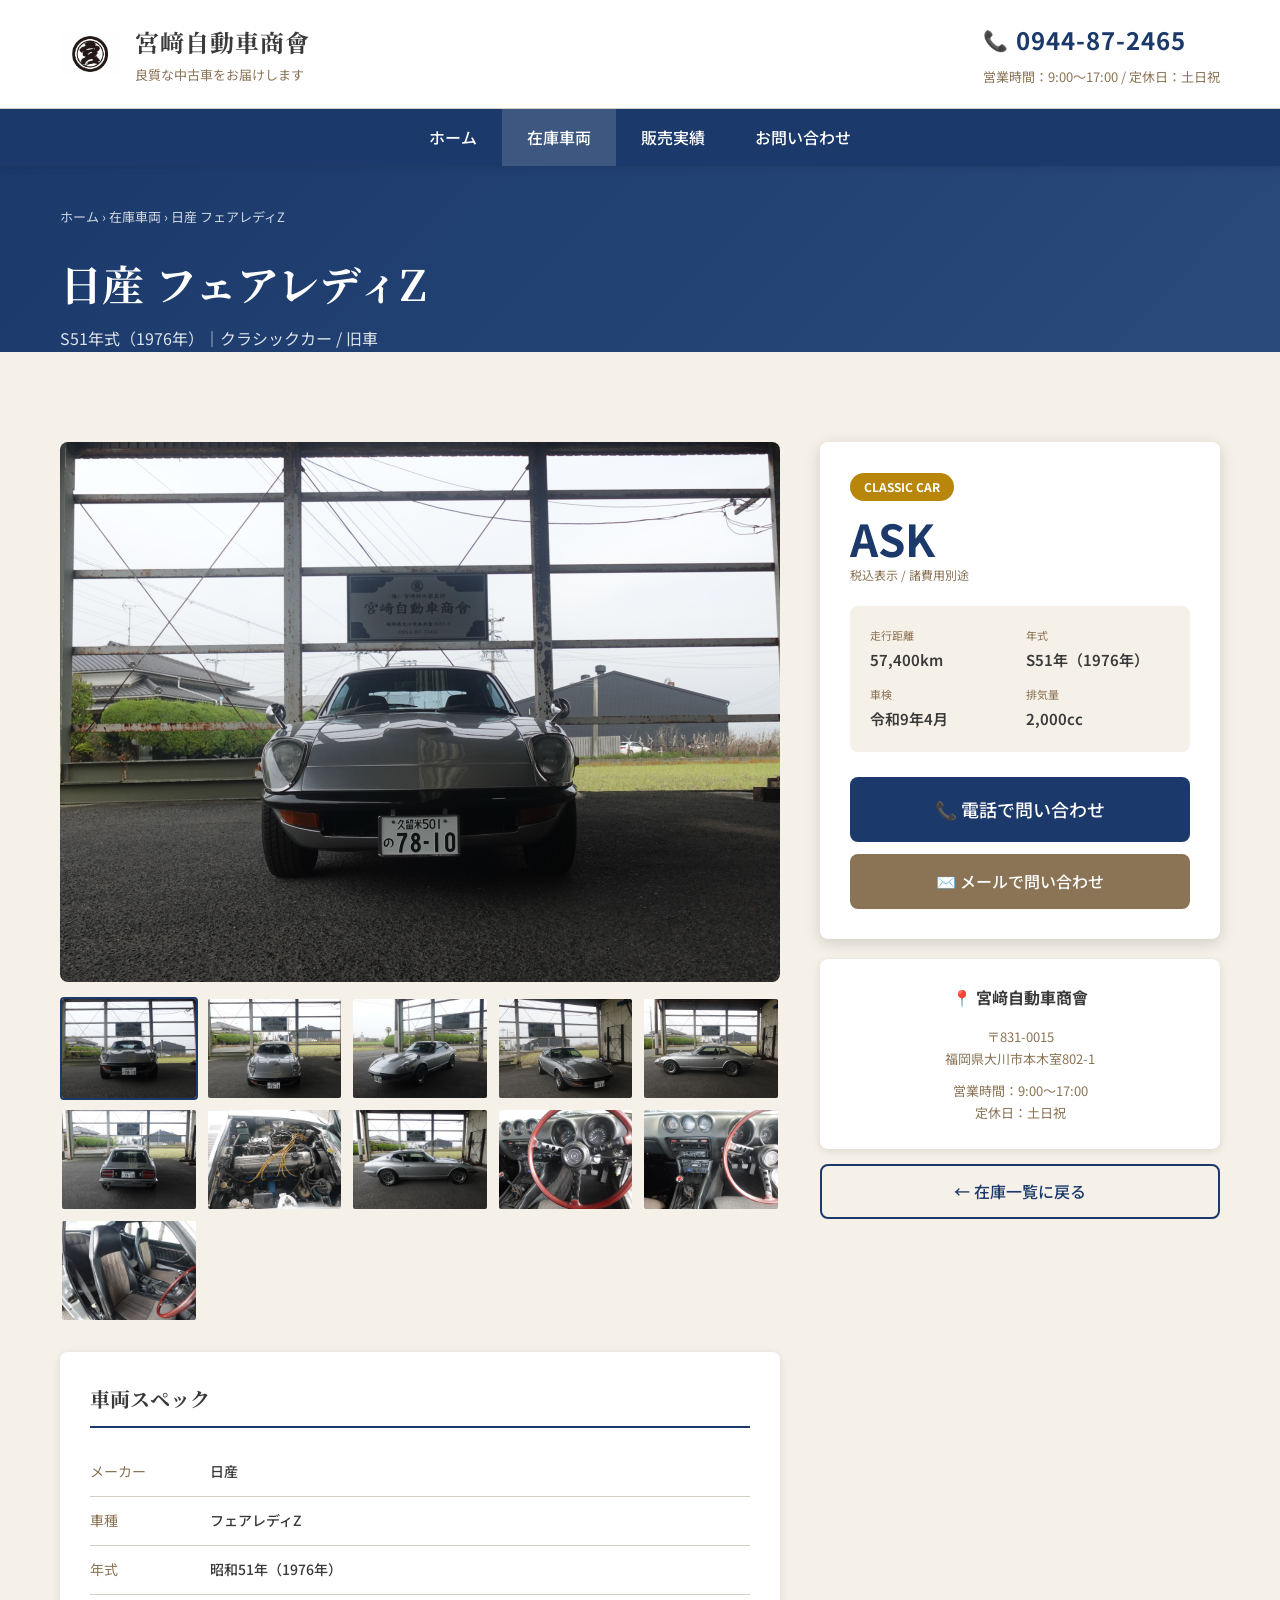
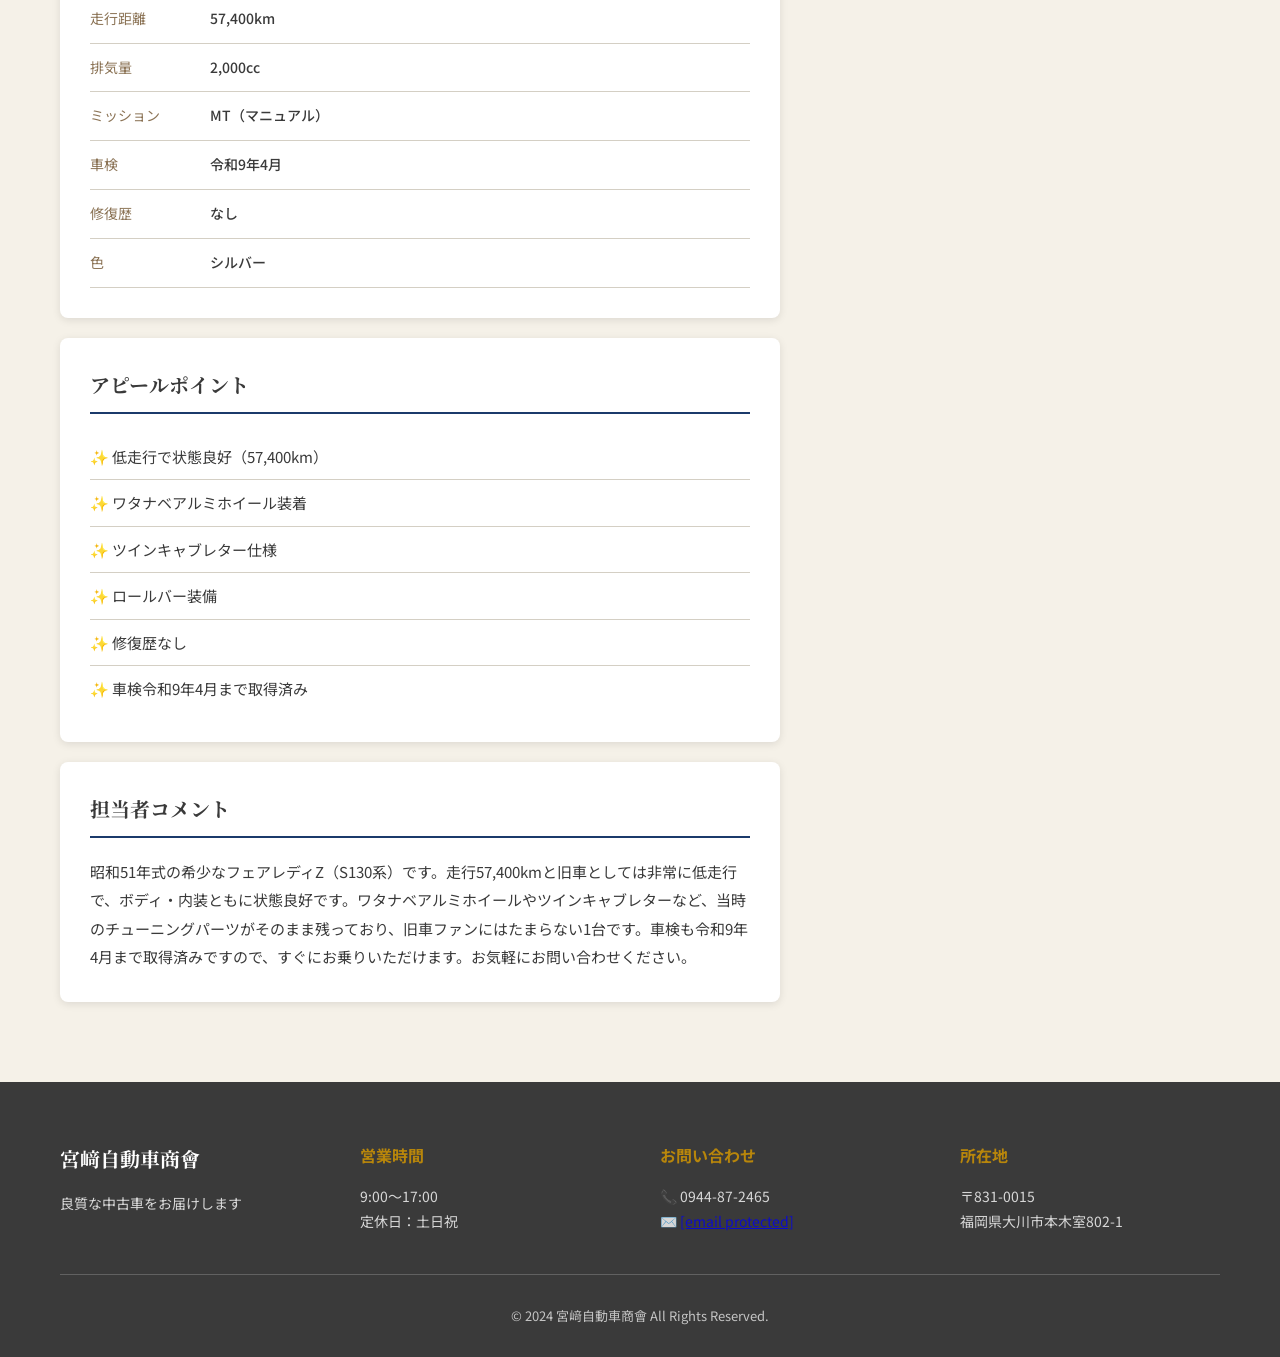
==== car-detail-1.html @ 0ac11c08 "Initial commit" ====
<!DOCTYPE html>
<html lang="ja">
<head>
    <meta charset="UTF-8">
    <meta name="viewport" content="width=device-width, initial-scale=1.0">
    <title>日産 フェアレディZ - 宮﨑自動車商會</title>
    <meta name="description" content="昭和51年式 日産フェアレディZ。低走行57,400km、ワタナベホイール、ツインキャブ、修復歴なし。ASK">
    <link href="https://fonts.googleapis.com/css2?family=Noto+Sans+JP:wght@400;500;700&family=Noto+Serif+JP:wght@400;600&display=swap" rel="stylesheet">
    <link rel="stylesheet" href="style.css">
    <style>
        .detail-hero {
            background: linear-gradient(135deg, var(--color-accent) 0%, #2a4a7c 100%);
            padding: 40px 0 0;
            color: var(--color-white);
        }
        .breadcrumb {
            font-size: 13px;
            opacity: 0.8;
            margin-bottom: 20px;
        }
        .breadcrumb a { color: var(--color-white); text-decoration: none; }
        .breadcrumb a:hover { text-decoration: underline; }
        .detail-hero-title {
            font-size: 42px;
            font-family: var(--font-serif);
            font-weight: 700;
            margin-bottom: 5px;
        }
        .detail-hero-sub {
            font-size: 16px;
            opacity: 0.85;
            margin-bottom: 30px;
        }
        .detail-main {
            background: var(--color-base);
            padding: 60px 0;
        }
        .detail-grid {
            display: grid;
            grid-template-columns: 1fr 400px;
            gap: 40px;
            align-items: start;
        }
        /* Gallery */
        .gallery-main {
            background: #000;
            border-radius: var(--border-radius);
            overflow: hidden;
            margin-bottom: 15px;
            aspect-ratio: 4/3;
        }
        .gallery-main img {
            width: 100%;
            height: 100%;
            object-fit: cover;
            display: block;
        }
        .gallery-thumbs {
            display: grid;
            grid-template-columns: repeat(5, 1fr);
            gap: 8px;
        }
        .gallery-thumb {
            aspect-ratio: 4/3;
            border-radius: 4px;
            overflow: hidden;
            cursor: pointer;
            border: 2px solid transparent;
            transition: border-color 0.2s;
        }
        .gallery-thumb.active { border-color: var(--color-accent); }
        .gallery-thumb img {
            width: 100%;
            height: 100%;
            object-fit: cover;
            display: block;
        }
        /* Sticky sidebar */
        .detail-sidebar {
            position: sticky;
            top: 80px;
        }
        .price-card {
            background: var(--color-white);
            border-radius: var(--border-radius);
            padding: 30px;
            box-shadow: var(--shadow-md);
            margin-bottom: 20px;
        }
        .price-badge {
            display: inline-block;
            background: var(--color-gold);
            color: var(--color-white);
            font-size: 12px;
            font-weight: 700;
            padding: 4px 14px;
            border-radius: 20px;
            margin-bottom: 15px;
        }
        .price-main {
            font-size: 44px;
            font-weight: 700;
            color: var(--color-accent);
            margin-bottom: 5px;
            line-height: 1;
        }
        .price-note {
            font-size: 12px;
            color: var(--color-sub);
            margin-bottom: 20px;
        }
        .quick-specs {
            display: grid;
            grid-template-columns: 1fr 1fr;
            gap: 12px;
            margin-bottom: 25px;
            padding: 20px;
            background: var(--color-base);
            border-radius: var(--border-radius);
        }
        .qs-item { display: flex; flex-direction: column; }
        .qs-label { font-size: 11px; color: var(--color-sub); margin-bottom: 3px; }
        .qs-value { font-size: 15px; font-weight: 600; color: var(--color-text); }
        .contact-card {
            background: var(--color-white);
            border-radius: var(--border-radius);
            padding: 25px;
            box-shadow: var(--shadow-sm);
            text-align: center;
        }
        .contact-card h4 { font-size: 16px; margin-bottom: 15px; color: var(--color-text); }
        .contact-card .btn { display: block; margin-bottom: 10px; }
        /* Detail sections */
        .detail-section {
            background: var(--color-white);
            border-radius: var(--border-radius);
            padding: 30px;
            margin-bottom: 20px;
            box-shadow: var(--shadow-sm);
        }
        .detail-section h3 {
            font-size: 20px;
            font-weight: 700;
            color: var(--color-text);
            margin-bottom: 20px;
            padding-bottom: 10px;
            border-bottom: 2px solid var(--color-accent);
            font-family: var(--font-serif);
        }
        .spec-table { width: 100%; border-collapse: collapse; }
        .spec-table tr { border-bottom: 1px solid var(--color-border); }
        .spec-table td { padding: 12px 0; font-size: 14px; }
        .spec-table td:first-child { color: var(--color-sub); width: 120px; }
        .spec-table td:last-child { font-weight: 500; color: var(--color-text); }
        .highlight-list { list-style: none; }
        .highlight-list li {
            padding: 10px 0;
            border-bottom: 1px solid var(--color-border);
            font-size: 15px;
            display: flex;
            align-items: center;
            gap: 10px;
        }
        .highlight-list li:last-child { border-bottom: none; }
        @media (max-width: 768px) {
            .detail-grid { grid-template-columns: 1fr; }
            .detail-sidebar { position: static; }
            .detail-hero-title { font-size: 28px; }
            .gallery-thumbs { grid-template-columns: repeat(4, 1fr); }
        }
    </style>
</head>
<body>
    <header class="header">
        <div class="header-top">
            <div class="container">
                <div class="header-content">
                    <div class="logo-section">
                        <img src="images/logo.jpg" alt="宮﨑自動車商會ロゴ" class="logo-image" style="width:60px;height:60px;object-fit:contain;">
                        <div class="company-name">
                            <h1>宮﨑自動車商會</h1>
                            <p class="tagline">良質な中古車をお届けします</p>
                        </div>
                    </div>
                    <div class="header-contact">
                        <div class="phone">
                            <span class="phone-icon">📞</span>
                            <a href="tel:0944-87-2465">0944-87-2465</a>
                        </div>
                        <div class="hours">営業時間：9:00〜17:00 / 定休日：土日祝</div>
                    </div>
                </div>
            </div>
        </div>
        <nav class="nav">
            <div class="container">
                <ul class="nav-list">
                    <li><a href="index.html">ホーム</a></li>
                    <li><a href="cars.html" class="active">在庫車両</a></li>
                    <li><a href="sold.html">販売実績</a></li>
                    
                    <li><a href="contact.html">お問い合わせ</a></li>
                </ul>
            </div>
        </nav>
    </header>

    <div class="detail-hero">
        <div class="container">
            <p class="breadcrumb">
                <a href="index.html">ホーム</a> &rsaquo;
                <a href="cars.html">在庫車両</a> &rsaquo;
                日産 フェアレディZ
            </p>
            <h2 class="detail-hero-title">日産 フェアレディZ</h2>
            <p class="detail-hero-sub">S51年式（1976年）｜クラシックカー / 旧車</p>
        </div>
    </div>

    <section class="detail-main">
        <div class="container">
            <div class="detail-grid">
                <!-- Left: Gallery + Details -->
                <div>
                    <!-- Gallery -->
                    <div class="gallery-main">
                        <img id="mainImg" src="images/car1/DSC00301.JPG" alt="日産フェアレディZ">
                    </div>
                    <div class="gallery-thumbs">
                        <div class="gallery-thumb active" onclick="changeImg(this, 'images/car1/DSC00301.JPG')">
                            <img src="images/car1/DSC00301.JPG" alt="">
                        </div>
                        <div class="gallery-thumb" onclick="changeImg(this, 'images/car1/DSC00302.JPG')">
                            <img src="images/car1/DSC00302.JPG" alt="">
                        </div>
                        <div class="gallery-thumb" onclick="changeImg(this, 'images/car1/DSC00303.JPG')">
                            <img src="images/car1/DSC00303.JPG" alt="">
                        </div>
                        <div class="gallery-thumb" onclick="changeImg(this, 'images/car1/DSC00304.JPG')">
                            <img src="images/car1/DSC00304.JPG" alt="">
                        </div>
                        <div class="gallery-thumb" onclick="changeImg(this, 'images/car1/DSC00305.JPG')">
                            <img src="images/car1/DSC00305.JPG" alt="">
                        </div>
                        <div class="gallery-thumb" onclick="changeImg(this, 'images/car1/DSC00309.JPG')">
                            <img src="images/car1/DSC00309.JPG" alt="">
                        </div>
                        <div class="gallery-thumb" onclick="changeImg(this, 'images/car1/DSC00312.JPG')">
                            <img src="images/car1/DSC00312.JPG" alt="">
                        </div>
                        <div class="gallery-thumb" onclick="changeImg(this, 'images/car1/DSC00317.JPG')">
                            <img src="images/car1/DSC00317.JPG" alt="">
                        </div>
                        <div class="gallery-thumb" onclick="changeImg(this, 'images/car1/DSC00318.JPG')">
                            <img src="images/car1/DSC00318.JPG" alt="">
                        </div>
                        <div class="gallery-thumb" onclick="changeImg(this, 'images/car1/DSC00322.JPG')">
                            <img src="images/car1/DSC00322.JPG" alt="">
                        </div>
                        <div class="gallery-thumb" onclick="changeImg(this, 'images/car1/DSC00323.JPG')">
                            <img src="images/car1/DSC00323.JPG" alt="">
                        </div>
                    </div>

                    <!-- Specs -->
                    <div class="detail-section" style="margin-top:30px;">
                        <h3>車両スペック</h3>
                        <table class="spec-table">
                            <tr><td>メーカー</td><td>日産</td></tr>
                            <tr><td>車種</td><td>フェアレディZ</td></tr>
                            <tr><td>年式</td><td>昭和51年（1976年）</td></tr>
                            <tr><td>走行距離</td><td>57,400km</td></tr>
                            <tr><td>排気量</td><td>2,000cc</td></tr>
                            <tr><td>ミッション</td><td>MT（マニュアル）</td></tr>
                            <tr><td>車検</td><td>令和9年4月</td></tr>
                            <tr><td>修復歴</td><td>なし</td></tr>
                            <tr><td>色</td><td>シルバー</td></tr>
                        </table>
                    </div>

                    <!-- Highlights -->
                    <div class="detail-section">
                        <h3>アピールポイント</h3>
                        <ul class="highlight-list">
                            <li>✨ 低走行で状態良好（57,400km）</li>
                            <li>✨ ワタナベアルミホイール装着</li>
                            <li>✨ ツインキャブレター仕様</li>
                            <li>✨ ロールバー装備</li>
                            <li>✨ 修復歴なし</li>
                            <li>✨ 車検令和9年4月まで取得済み</li>
                        </ul>
                    </div>

                    <!-- Comment -->
                    <div class="detail-section">
                        <h3>担当者コメント</h3>
                        <p style="font-size:15px;line-height:1.9;color:var(--color-text);">
                            昭和51年式の希少なフェアレディZ（S130系）です。走行57,400kmと旧車としては非常に低走行で、ボディ・内装ともに状態良好です。ワタナベアルミホイールやツインキャブレターなど、当時のチューニングパーツがそのまま残っており、旧車ファンにはたまらない1台です。車検も令和9年4月まで取得済みですので、すぐにお乗りいただけます。お気軽にお問い合わせください。
                        </p>
                    </div>
                </div>

                <!-- Right: Sidebar -->
                <div class="detail-sidebar">
                    <div class="price-card">
                        <span class="price-badge">CLASSIC CAR</span>
                        <div class="price-main">ASK</div>
                        <div class="price-note">税込表示 / 諸費用別途</div>
                        <div class="quick-specs">
                            <div class="qs-item">
                                <span class="qs-label">走行距離</span>
                                <span class="qs-value">57,400km</span>
                            </div>
                            <div class="qs-item">
                                <span class="qs-label">年式</span>
                                <span class="qs-value">S51年（1976年）</span>
                            </div>
                            <div class="qs-item">
                                <span class="qs-label">車検</span>
                                <span class="qs-value">令和9年4月</span>
                            </div>
                            <div class="qs-item">
                                <span class="qs-label">排気量</span>
                                <span class="qs-value">2,000cc</span>
                            </div>
                        </div>
                        <a href="tel:0944-87-2465" class="btn btn-primary btn-large" style="display:block;text-align:center;margin-bottom:12px;">
                            📞 電話で問い合わせ
                        </a>
                        <a href="contact.html" class="btn btn-secondary" style="display:block;text-align:center;">
                            ✉️ メールで問い合わせ
                        </a>
                    </div>

                    <div class="contact-card">
                        <h4>📍 宮﨑自動車商會</h4>
                        <p style="font-size:13px;color:var(--color-sub);margin-bottom:10px;">〒831-0015<br>福岡県大川市本木室802-1</p>
                        <p style="font-size:13px;color:var(--color-sub);">営業時間：9:00〜17:00<br>定休日：土日祝</p>
                    </div>

                    <div style="margin-top:15px;">
                        <a href="cars.html" class="btn btn-outline" style="display:block;text-align:center;">← 在庫一覧に戻る</a>
                    </div>
                </div>
            </div>
        </div>
    </section>

    <footer class="footer">
        <div class="container">
            <div class="footer-content">
                <div class="footer-section">
                    <h3>宮﨑自動車商會</h3>
                    <p>良質な中古車をお届けします</p>
                </div>
                <div class="footer-section">
                    <h4>営業時間</h4>
                    <p>9:00〜17:00</p>
                    <p>定休日：土日祝</p>
                </div>
                <div class="footer-section">
                    <h4>お問い合わせ</h4>
                    <p>📞 0944-87-2465</p>
                    <p>✉️ <a href="/cdn-cgi/l/email-protection" class="__cf_email__" data-cfemail="c8a5a1b1a9b2a9a3a1e6b2a9a1a5a7a3bdfafcfefd88afa5a9a1a4e6aba7a5">[email&#160;protected]</a></p>
                </div>
                <div class="footer-section">
                    <h4>所在地</h4>
                    <p>〒831-0015<br>福岡県大川市本木室802-1</p>
                </div>
            </div>
            <div class="footer-bottom">
                <p>&copy; 2024 宮﨑自動車商會 All Rights Reserved.</p>
            </div>
        </div>
    </footer>

    <script data-cfasync="false" s
---- style.css ----
/* ========================================
   宮﨑自動車商會 スタイルシート
   渋い和モダンデザイン
======================================== */

/* ========================================
   基本設定
======================================== */
* {
    margin: 0;
    padding: 0;
    box-sizing: border-box;
}

:root {
    /* カラーパレット */
    --color-base: #F5F1E8;
    --color-text: #3A3A3A;
    --color-accent: #1B3A6B;
    --color-sub: #8B7355;
    --color-gold: #B8860B;
    --color-white: #FFFFFF;
    --color-light-gray: #E8E5DD;
    --color-border: #D4CFC4;
    
    /* フォント */
    --font-main: 'Noto Sans JP', sans-serif;
    --font-serif: 'Noto Serif JP', serif;
    
    /* サイズ */
    --container-width: 1200px;
    --border-radius: 8px;
    --shadow-sm: 0 2px 8px rgba(0, 0, 0, 0.1);
    --shadow-md: 0 4px 16px rgba(0, 0, 0, 0.15);
}

body {
    font-family: var(--font-main);
    color: var(--color-text);
    background-color: var(--color-base);
    line-height: 1.7;
    font-size: 16px;
}

.container {
    max-width: var(--container-width);
    margin: 0 auto;
    padding: 0 20px;
}

/* ========================================
   ヘッダー
======================================== */
.header {
    background-color: var(--color-white);
    box-shadow: var(--shadow-sm);
    position: sticky;
    top: 0;
    z-index: 1000;
}

.header-top {
    border-bottom: 1px solid var(--color-border);
    padding: 20px 0;
}

.header-content {
    display: flex;
    justify-content: space-between;
    align-items: center;
    flex-wrap: wrap;
    gap: 20px;
}

.logo-section {
    display: flex;
    align-items: center;
    gap: 15px;
}

.kamon {
    width: 60px;
    height: 60px;
    border: 3px solid var(--color-accent);
    border-radius: 50%;
    display: flex;
    align-items: center;
    justify-content: center;
    font-size: 32px;
    font-weight: bold;
    color: var(--color-accent);
    font-family: var(--font-serif);
}

.company-name h1 {
    font-size: 24px;
    font-weight: 700;
    color: var(--color-text);
    letter-spacing: 1px;
    font-family: var(--font-serif);
}

.tagline {
    font-size: 13px;
    color: var(--color-sub);
    margin-top: 2px;
}

.header-contact {
    text-align: right;
}

.phone {
    display: flex;
    align-items: center;
    gap: 8px;
    margin-bottom: 5px;
}

.phone-icon {
    font-size: 20px;
}

.phone a {
    font-size: 24px;
    font-weight: 700;
    color: var(--color-accent);
    text-decoration: none;
    letter-spacing: 1px;
}

.phone a:hover {
    color: var(--color-gold);
}

.hours {
    font-size: 13px;
    color: var(--color-sub);
}

/* ナビゲーション */
.nav {
    background-color: var(--color-accent);
}

.nav-list {
    list-style: none;
    display: flex;
    justify-content: center;
    flex-wrap: wrap;
}

.nav-list li a {
    display: block;
    padding: 15px 25px;
    color: var(--color-white);
    text-decoration: none;
    font-weight: 500;
    transition: all 0.3s;
}

.nav-list li a:hover,
.nav-list li a.active {
    background-color: rgba(255, 255, 255, 0.15);
}

/* ========================================
   ボタン
======================================== */
.btn {
    display: inline-block;
    padding: 12px 30px;
    border-radius: var(--border-radius);
    text-decoration: none;
    font-weight: 500;
    transition: all 0.3s;
    text-align: center;
    cursor: pointer;
    border: 2px solid transparent;
}

.btn-primary {
    background-color: var(--color-accent);
    color: var(--color-white);
}

.btn-primary:hover {
    background-color: #2a4a7c;
    transform: translateY(-2px);
    box-shadow: var(--shadow-md);
}

.btn-secondary {
    background-color: var(--color-sub);
    color: var(--color-white);
}

.btn-secondary:hover {
    background-color: #9d8564;
    transform: translateY(-2px);
    box-shadow: var(--shadow-md);
}

.btn-outline {
    background-color: transparent;
    color: var(--color-accent);
    border: 2px solid var(--color-accent);
}

.btn-outline:hover {
    background-color: var(--color-accent);
    color: var(--color-white);
}

.btn-large {
    padding: 15px 40px;
    font-size: 18px;
}

/* ========================================
   ヒーローセクション
======================================== */
.hero {
    background: linear-gradient(135deg, var(--color-accent) 0%, #2a4a7c 100%);
    color: var(--color-white);
    padding: 100px 0;
    position: relative;
    overflow: hidden;
}

.hero::before {
    content: '';
    position: absolute;
    top: 0;
    left: 0;
    right: 0;
    bottom: 0;
    background: url('data:image/svg+xml,<svg width="100" height="100" xmlns="http://www.w3.org/2000/svg"><rect fill="rgba(255,255,255,0.03)" width="100" height="100"/></svg>');
    opacity: 0.5;
}

.hero-overlay {
    position: relative;
    z-index: 1;
}

.hero-content {
    text-align: center;
}

.hero-title {
    font-size: 48px;
    font-weight: 700;
    margin-bottom: 20px;
    line-height: 1.3;
    font-family: var(--font-serif);
}

.hero-subtitle {
    font-size: 20px;
    margin-bottom: 40px;
    opacity: 0.9;
}

.hero-buttons {
    display: flex;
    gap: 20px;
    justify-content: center;
    flex-wrap: wrap;
}

/* ========================================
   セクション共通
======================================== */
section {
    padding: 80px 0;
}

.section-header {
    text-align: center;
    margin-bottom: 60px;
}

.section-title {
    font-size: 36px;
    font-weight: 700;
    color: var(--color-text);
    margin-bottom: 10px;
    font-family: var(--font-serif);
}

.section-subtitle {
    font-size: 16px;
    color: var(--color-sub);
}

/* ========================================
   特選車両
======================================== */
.featured-car {
    background-color: var(--color-white);
}

.featured-card {
    display: grid;
    grid-template-columns: 1fr 1fr;
    gap: 40px;
    background-color: var(--color-base);
    border-radius: var(--border-radius);
    overflow: hidden;
    box-shadow: var(--shadow-md);
}

.featured-image {
    position: relative;
}

.image-placeholder {
    width: 100%;
    height: 100%;
    min-height: 400px;
    background: linear-gradient(135deg, #d4cfc4 0%, #e8e5dd 100%);
    display: flex;
    align-items: center;
    justify-content: center;
}

.placeholder-text {
    font-size: 48px;
    color: var(--color-sub);
}

.featured-badge {
    position: absolute;
    top: 20px;
    left: 20px;
    background-color: var(--color-gold);
    color: var(--color-white);
    padding: 8px 20px;
    border-radius: 30px;
    font-weight: 700;
    font-size: 14px;
}

.featured-info {
    padding: 40px;
}

.car-category {
    display: inline-block;
    background-color: var(--color-accent);
    color: var(--color-white);
    padding: 5px 15px;
    border-radius: 20px;
    font-size: 13px;
    margin-bottom: 15px;
}

.car-name {
    font-size: 32px;
    font-weight: 700;
    margin-bottom: 10px;
    color: var(--color-text);
    font-family: var(--font-serif);
}

.car-year {
    font-size: 16px;
    color: var(--color-sub);
    margin-bottom: 20px;
}

.car-price {
    font-size: 42px;
    font-weight: 700;
    color: var(--color-accent);
    margin-bottom: 30px;
}

.car-specs {
    display: grid;
    grid-template-columns: repeat(2, 1fr);
    gap: 15px;
    margin-bottom: 30px;
    padding: 20px;
    background-color: var(--color-white);
    border-radius: var(--border-radius);
}

.spec-item {
    display: flex;
    flex-direction: column;
}

.spec-label {
    font-size: 13px;
    color: var(--color-sub);
    margin-bottom: 5px;
}

.spec-value {
    font-size: 18px;
    font-weight: 600;
    color: var(--color-text);
}

.car-highlights {
    margin-bottom: 30px;
}

.car-highlights h4 {
    font-size: 18px;
    margin-bottom: 15px;
    color: var(--color-text);
}

.car-highlights ul {
    list-style: none;
}

.car-highlights li {
    padding: 8px 0;
    color: var(--color-text);
    font-size: 15px;
}

/* ========================================
   在庫車両
======================================== */
.inventory {
    background-color: var(--color-light-gray);
}

.category-section {
    margin-bottom: 60px;
}

.category-title {
    font-size: 24px;
    font-weight: 700;
    color: var(--color-text);
    margin-bottom: 30px;
    padding-bottom: 15px;
    border-bottom: 3px solid var(--color-accent);
}

.car-grid {
    display: grid;
    grid-template-columns: repeat(auto-fill, minmax(280px, 1fr));
    gap: 30px;
}

.car-card {
    background-color: var(--color-white);
    border-radius: var(--border-radius);
    overflow: hidden;
    box-shadow: var(--shadow-sm);
    transition: all 0.3s;
}

.car-card:hover {
    transform: translateY(-5px);
    box-shadow: var(--shadow-md);
}

.car-image {
    position: relative;
    height: 200px;
    background: linear-gradient(135deg, #d4cfc4 0%, #e8e5dd 100%);
    display: flex;
    align-items: center;
    justify-content: center;
}

.car-image .placeholder-text {
    font-size: 64px;
}

.car-badge {
    position: absolute;
    top: 10px;
    right: 10px;
    padding: 5px 15px;
    border-radius: 20px;
    font-size: 12px;
    font-weight: 700;
    color: var(--color-white);
}

.car-badge.classic {
    background-color: var(--color-gold);
}

.car-badge.custom {
    background-color: #e74c3c;
}

.car-info {
    padding: 20px;
}

.car-title {
    font-size: 18px;
    font-weight: 700;
    margin-bottom: 5px;
    color: var(--color-text);
}

.car-sub {
    font-size: 14px;
    color: var(--color-sub);
    margin-bottom: 10px;
}

.car-details {
    display: flex;
    gap: 15px;
    margin-bottom: 15px;
    font-size: 13px;
    color: var(--color-sub);
}

.car-price-tag {
    font-size: 24px;
    font-weight: 700;
    color: var(--color-accent);
    margin-bottom: 15px;
}

.car-price-tag.ask {
    font-size: 18px;
    color: var(--color-sub);
}

.view-all {
    text-align: center;
    margin-top: 40px;
}

/* ========================================
   販売実績
======================================== */
.sales-record {
    background-color: var(--color-white);
}

.record-stats {
    display: grid;
    grid-template-columns: repeat(auto-fit, minmax(250px, 1fr));
    gap: 30px;
    margin-bottom: 60px;
}

.stat-card {
    text-align: center;
    padding: 30px;
    background-color: var(--color-base);
    border-radius: var(--border-radius);
    border: 2px solid var(--color-border);
}

.stat-number {
    font-size: 36px;
    font-weight: 700;
    color: var(--color-accent);
    margin-bottom: 10px;
}

.stat-label {
    font-size: 14px;
    color: var(--color-sub);
}

.sold-preview {
    display: grid;
    grid-template-columns: repeat(auto-fit, minmax(280px, 1fr));
    gap: 30px;
}

.sold-card {
    background-color: var(--color-base);
    padding: 30px;
    border-radius: var(--border-radius);
    text-align: center;
    border: 2px solid var(--color-border);
}

.sold-badge {
    display: inline-block;
    background-color: var(--color-sub);
    color: var(--color-white);
    padding: 5px 20px;
    border-radius: 20px;
    font-size: 12px;
    font-weight: 700;
    margin-bottom: 15px;
}

.sold-card h4 {
    font-size: 18px;
    margin-bottom: 10px;
    color: var(--color-text);
}

.sold-card p {
    font-size: 14px;
    color: var(--color-sub);
}

/* ========================================
   特徴セクション
======================================== */
.features {
    background-color: var(--color-light-gray);
}

.features-grid {
    display: grid;
    grid-template-columns: repeat(auto-fit, minmax(250px, 1fr));
    gap: 30px;
}

.feature-card {
    background-color: var(--color-white);
    padding: 40px 30px;
    border-radius: var(--border-radius);
    text-align: center;
    box-shadow: var(--shadow-sm);
}

.feature-icon {
    font-size: 48px;
    margin-bottom: 20px;
}

.feature-card h3 {
    font-size: 20px;
    font-weight: 700;
    margin-bottom: 15px;
    color: var(--color-text);
}

.feature-card p {
    font-size: 14px;
    color: var(--color-sub);
    line-height: 1.6;
}

/* ========================================
   CTAセクション
======================================== */
.cta {
    background: linear-gradient(135deg, var(--color-accent) 0%, #2a4a7c 100%);
    color: var(--color-white);
    text-align: center;
}

.cta-content h2 {
    font-size: 36px;
    font-weight: 700;
    margin-bottom: 15px;
    font-family: var(--font-serif);
}

.cta-content p {
    font-size: 18px;
    margin-bottom: 40px;
    opacity: 0.9;
}

.cta-buttons {
    display: flex;
    gap: 20px;
    justify-content: center;
    flex-wrap: wrap;
}

.cta .btn-primary {
    background-color: var(--color-white);
    color: var(--color-accent);
}

.cta .btn-primary:hover {
    background-color: var(--color-gold);
    color: var(--color-white);
}

.cta .btn-secondary {
    background-color: transparent;
    border: 2px solid var(--color-white);
    color: var(--color-white);
}

.cta .btn-secondary:hover {
    background-color: var(--color-white);
    color: var(--color-accent);
}

/* ========================================
   フッター
======================================== */
.footer {
    background-color: var(--color-text);
    color: var(--color-white);
    padding: 60px 0 30px;
}

.footer-content {
    display: grid;
    grid-template-columns: repeat(auto-fit, minmax(200px, 1fr));
    gap: 40px;
    margin-bottom: 40px;
}

.footer-section h3 {
    font-size: 20px;
    margin-bottom: 15px;
    font-family: var(--font-serif);
}

.footer-section h4 {
    font-size: 16px;
    margin-bottom: 15px;
    color: var(--color-gold);
}

.footer-section p {
    font-size: 14px;
    line-height: 1.8;
    opacity: 0.8;
}

.footer-bottom {
    text-align: center;
    padding-top: 30px;
    border-top: 1px solid rgba(255, 255, 255, 0.2);
}

.footer-bottom p {
    font-size: 13px;
    opacity: 0.7;
}

/* ========================================
   レスポンシブ対応
======================================== */
@media (max-width: 768px) {
    .header-content {
        flex-direction: column;
        text-align: center;
    }
    
    .header-contact {
        text-align: center;
    }
    
    .nav-list {
        flex-direction: column;
    }
    
    .nav-list li a {
        padding: 12px;
    }
    
    .hero-title {
        font-size: 32px;
    }
    
    .hero-subtitle {
        font-size: 16px;
    }
    
    .featured-card {
        grid-template-columns: 1fr;
    }
    
    .car-name {
        font-size: 24px;
    }
    
    .car-price {
        font-size: 32px;
    }
    
    .car-specs {
        grid-template-columns: 1fr;
    }
    
    .car-grid {
        grid-template-columns: 1fr;
    }
    
    .hero-buttons,
    .cta-buttons {
        flex-direction: column;
    }
    
    .btn-large {
        width: 100%;
    }
}

@media (max-width: 480px) {
    .kamon {
        width: 50px;
        height: 50px;
        font-size: 24px;
    }
    
    .company-name h1 {
        font-size: 20px;
    }
    
    .phone a {
        font-size: 20px;
    }
    
    .section-title {
        font-size: 28px;
    }
    
    .hero {
        padding: 60px 0;
    }
    
    section {
        padding: 60px 0;
    }
}
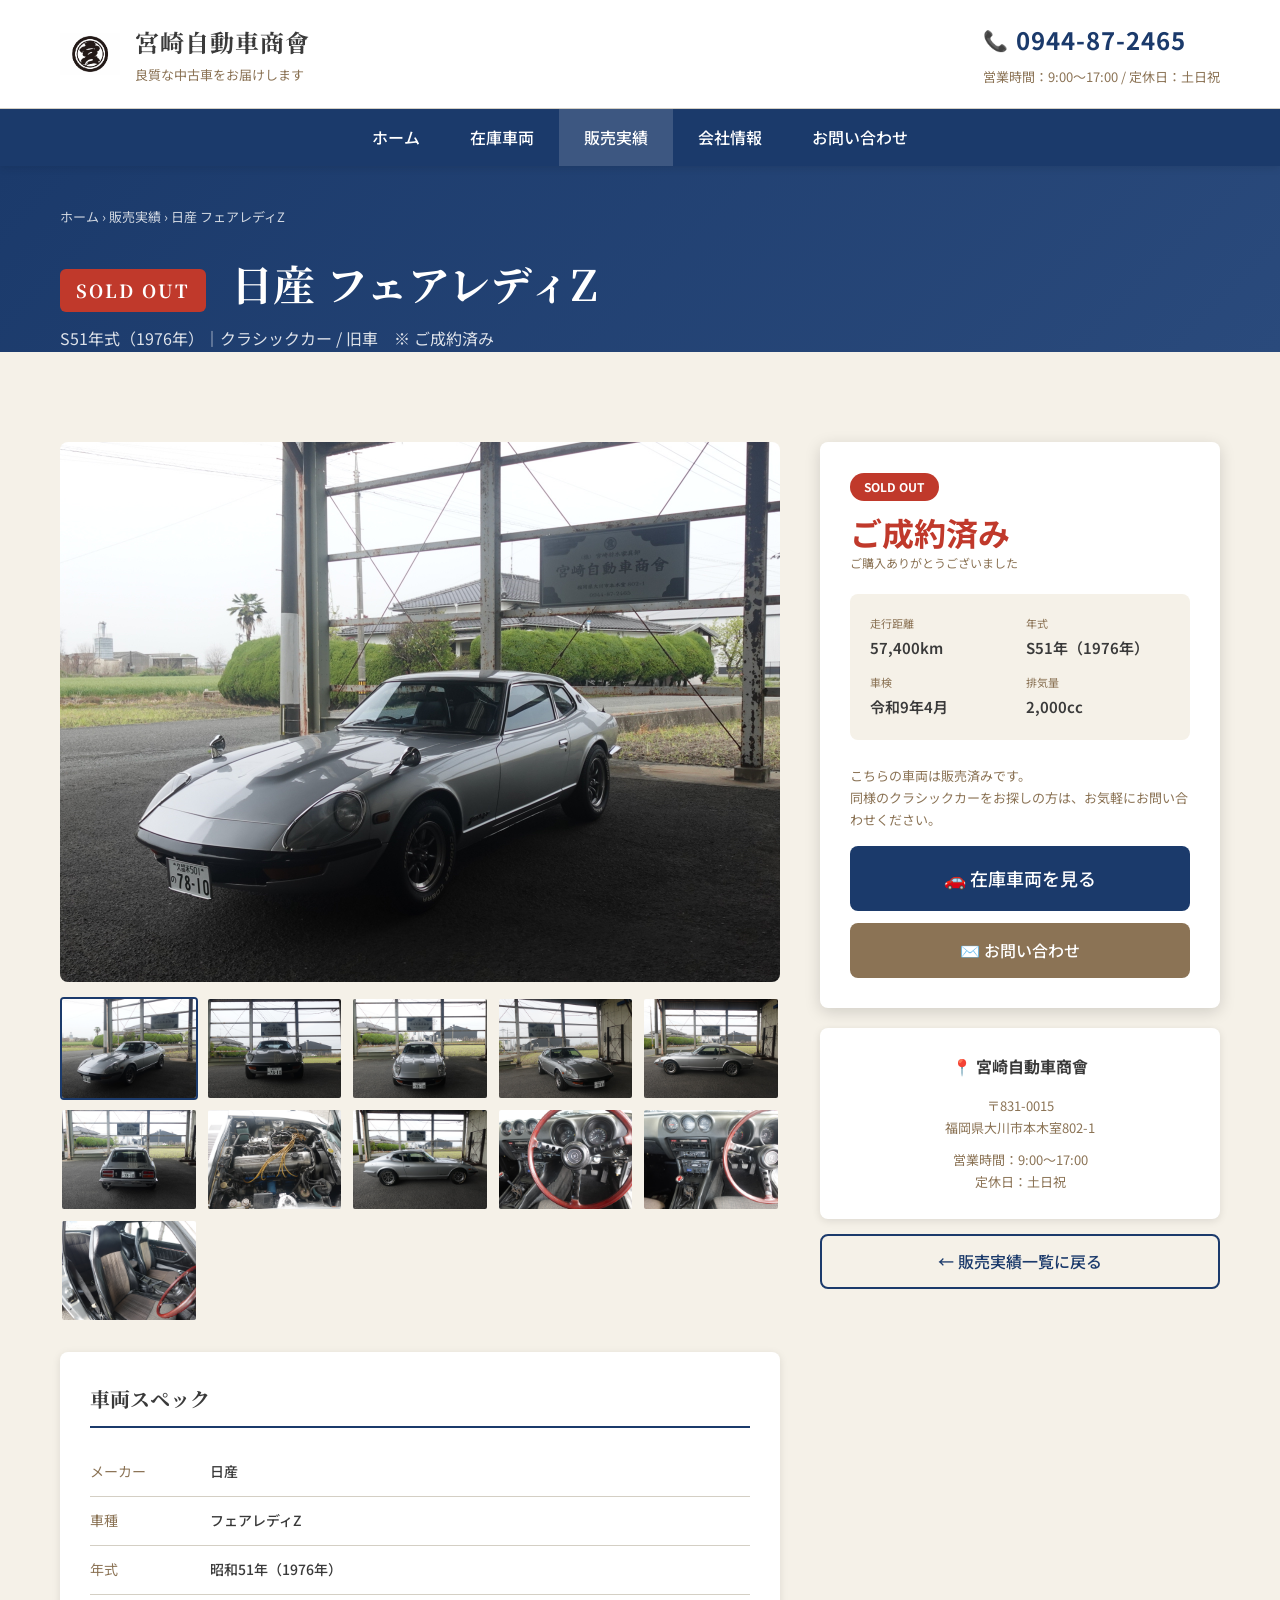
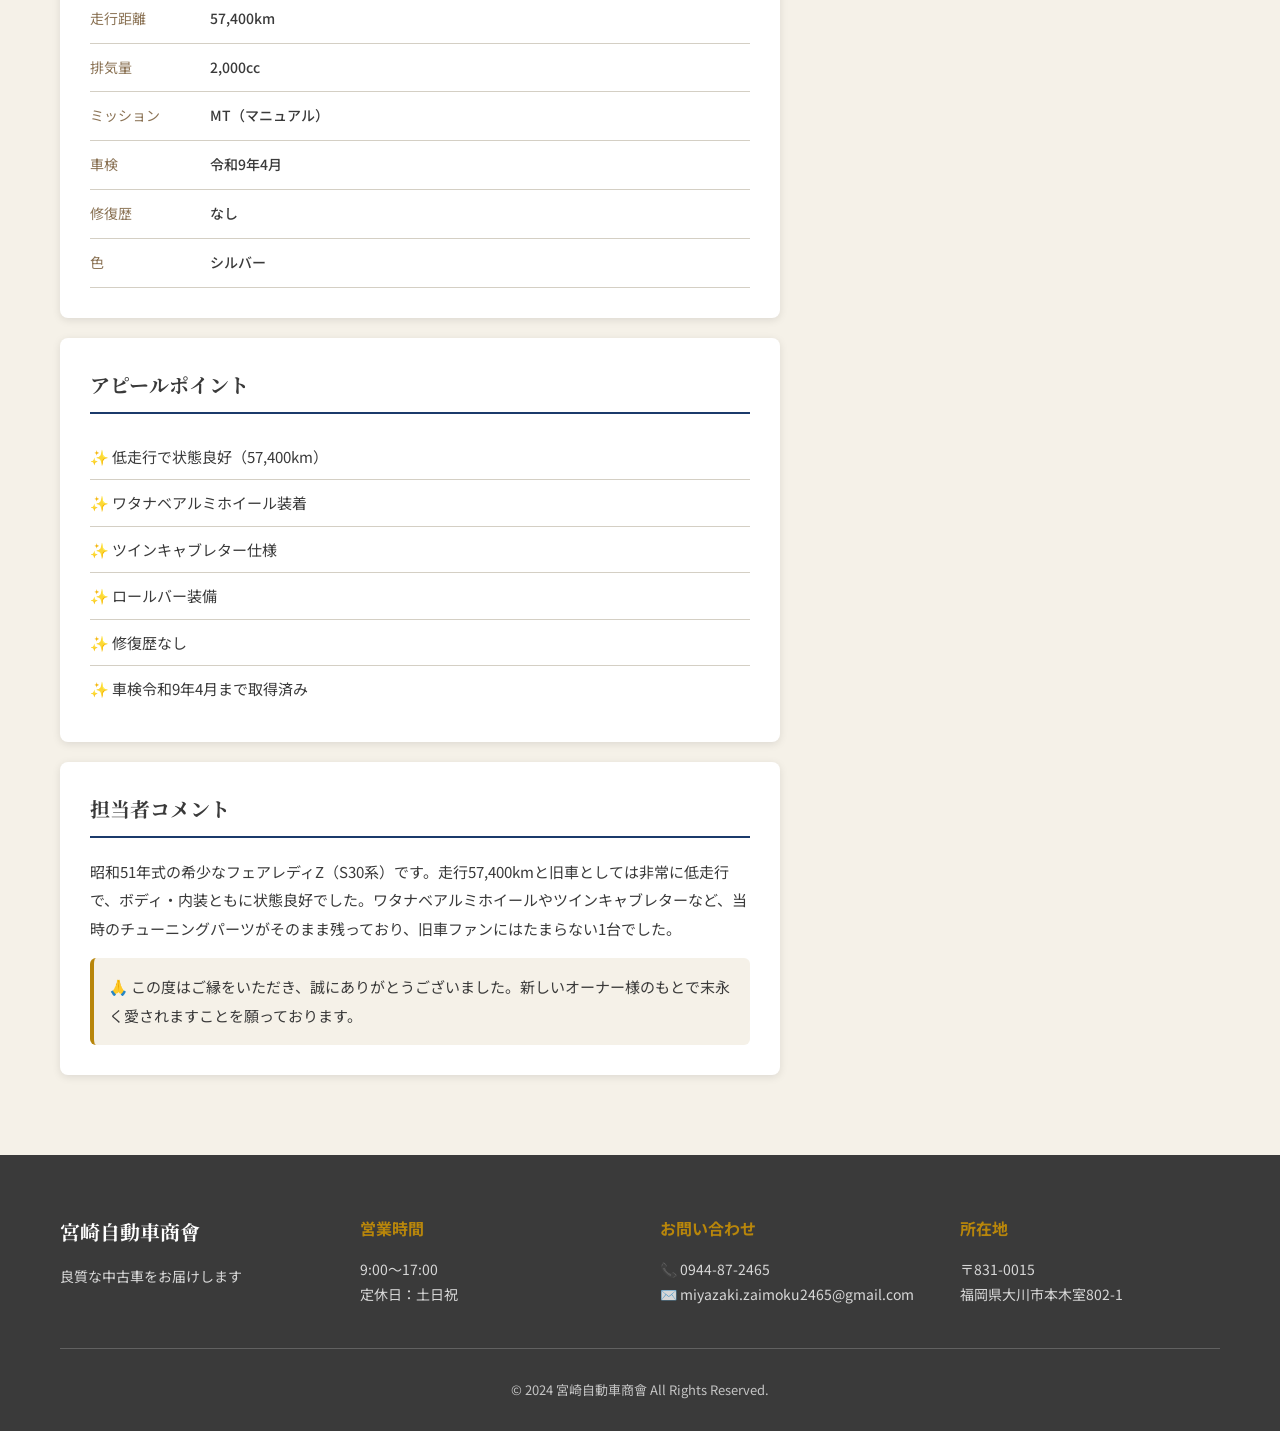
==== commit 94c84adf: "サイト更新: 詳細ページ追加(car6,7)、販売実績・在庫表示の整理、画像フォルダ整理、.gitignore追加" ====
--- a/car-detail-1.html
+++ b/car-detail-1.html
@@ -3,8 +3,8 @@
 <head>
     <meta charset="UTF-8">
     <meta name="viewport" content="width=device-width, initial-scale=1.0">
-    <title>日産 フェアレディZ - 宮﨑自動車商會</title>
-    <meta name="description" content="昭和51年式 日産フェアレディZ。低走行57,400km、ワタナベホイール、ツインキャブ、修復歴なし。ASK">
+    <title>【SOLD OUT】日産 フェアレディZ - 宮崎自動車商會 販売実績</title>
+    <meta name="description" content="【販売済み】昭和51年式 日産フェアレディZ。ご購入ありがとうございました。">
     <link href="https://fonts.googleapis.com/css2?family=Noto+Sans+JP:wght@400;500;700&family=Noto+Serif+JP:wght@400;600&display=swap" rel="stylesheet">
     <link rel="stylesheet" href="style.css">
     <style>
@@ -176,9 +176,9 @@
             <div class="container">
                 <div class="header-content">
                     <div class="logo-section">
-                        <img src="images/logo.jpg" alt="宮﨑自動車商會ロゴ" class="logo-image" style="width:60px;height:60px;object-fit:contain;">
+                        <img src="images/logo.jpg" alt="宮崎自動車商會ロゴ" class="logo-image" style="width:60px;height:60px;object-fit:contain;">
                         <div class="company-name">
-                            <h1>宮﨑自動車商會</h1>
+                            <h1>宮崎自動車商會</h1>
                             <p class="tagline">良質な中古車をお届けします</p>
                         </div>
                     </div>
@@ -196,9 +196,10 @@
             <div class="container">
                 <ul class="nav-list">
                     <li><a href="index.html">ホーム</a></li>
-                    <li><a href="cars.html" class="active">在庫車両</a></li>
-                    <li><a href="sold.html">販売実績</a></li>
+                    <li><a href="cars.html">在庫車両</a></li>
+                    <li><a href="sold.html" class="active">販売実績</a></li>
                     
+                    <li><a href="about.html">会社情報</a></li>
                     <li><a href="contact.html">お問い合わせ</a></li>
                 </ul>
             </div>
@@ -209,11 +210,14 @@
         <div class="container">
             <p class="breadcrumb">
                 <a href="index.html">ホーム</a> &rsaquo;
-                <a href="cars.html">在庫車両</a> &rsaquo;
+                <a href="sold.html">販売実績</a> &rsaquo;
                 日産 フェアレディZ
             </p>
-            <h2 class="detail-hero-title">日産 フェアレディZ</h2>
-            <p class="detail-hero-sub">S51年式（1976年）｜クラシックカー / 旧車</p>
+            <h2 class="detail-hero-title">
+                <span style="display:inline-block;background:#c0392b;color:#fff;font-size:18px;padding:6px 16px;border-radius:6px;vertical-align:middle;margin-right:14px;letter-spacing:2px;">SOLD OUT</span>
+                日産 フェアレディZ
+            </h2>
+            <p class="detail-hero-sub">S51年式（1976年）｜クラシックカー / 旧車　※ ご成約済み</p>
         </div>
     </div>
 
@@ -224,17 +228,17 @@
                 <div>
                     <!-- Gallery -->
                     <div class="gallery-main">
-                        <img id="mainImg" src="images/car1/DSC00301.JPG" alt="日産フェアレディZ">
+                        <img id="mainImg" src="images/car1/DSC00303.JPG" alt="日産フェアレディZ">
                     </div>
                     <div class="gallery-thumbs">
-                        <div class="gallery-thumb active" onclick="changeImg(this, 'images/car1/DSC00301.JPG')">
+                        <div class="gallery-thumb active" onclick="changeImg(this, 'images/car1/DSC00303.JPG')">
+                            <img src="images/car1/DSC00303.JPG" alt="">
+                        </div>
+                        <div class="gallery-thumb" onclick="changeImg(this, 'images/car1/DSC00301.JPG')">
                             <img src="images/car1/DSC00301.JPG" alt="">
                         </div>
                         <div class="gallery-thumb" onclick="changeImg(this, 'images/car1/DSC00302.JPG')">
                             <img src="images/car1/DSC00302.JPG" alt="">
-                        </div>
-                        <div class="gallery-thumb" onclick="changeImg(this, 'images/car1/DSC00303.JPG')">
-                            <img src="images/car1/DSC00303.JPG" alt="">
                         </div>
                         <div class="gallery-thumb" onclick="changeImg(this, 'images/car1/DSC00304.JPG')">
                             <img src="images/car1/DSC00304.JPG" alt="">
@@ -295,7 +299,10 @@
                     <div class="detail-section">
                         <h3>担当者コメント</h3>
                         <p style="font-size:15px;line-height:1.9;color:var(--color-text);">
-                            昭和51年式の希少なフェアレディZ（S130系）です。走行57,400kmと旧車としては非常に低走行で、ボディ・内装ともに状態良好です。ワタナベアルミホイールやツインキャブレターなど、当時のチューニングパーツがそのまま残っており、旧車ファンにはたまらない1台です。車検も令和9年4月まで取得済みですので、すぐにお乗りいただけます。お気軽にお問い合わせください。
+                            昭和51年式の希少なフェアレディZ（S30系）です。走行57,400kmと旧車としては非常に低走行で、ボディ・内装ともに状態良好でした。ワタナベアルミホイールやツインキャブレターなど、当時のチューニングパーツがそのまま残っており、旧車ファンにはたまらない1台でした。
+                        </p>
+                        <p style="font-size:15px;line-height:1.9;color:var(--color-text);margin-top:15px;padding:15px;background:var(--color-base);border-radius:6px;border-left:4px solid var(--color-gold);">
+                            🙏 この度はご縁をいただき、誠にありがとうございました。新しいオーナー様のもとで末永く愛されますことを願っております。
                         </p>
                     </div>
                 </div>
@@ -303,9 +310,9 @@
                 <!-- Right: Sidebar -->
                 <div class="detail-sidebar">
                     <div class="price-card">
-                        <span class="price-badge">CLASSIC CAR</span>
-                        <div class="price-main">ASK</div>
-                        <div class="price-note">税込表示 / 諸費用別途</div>
+                        <span class="price-badge" style="background:#c0392b;">SOLD OUT</span>
+                        <div class="price-main" style="color:#c0392b;font-size:32px;">ご成約済み</div>
+                        <div class="price-note">ご購入ありがとうございました</div>
                         <div class="quick-specs">
                             <div class="qs-item">
                                 <span class="qs-label">走行距離</span>
@@ -324,22 +331,26 @@
                                 <span class="qs-value">2,000cc</span>
                             </div>
                         </div>
-                        <a href="tel:0944-87-2465" class="btn btn-primary btn-large" style="display:block;text-align:center;margin-bottom:12px;">
-                            📞 電話で問い合わせ
+                        <p style="font-size:13px;color:var(--color-sub);line-height:1.7;margin-bottom:15px;">
+                            こちらの車両は販売済みです。<br>
+                            同様のクラシックカーをお探しの方は、お気軽にお問い合わせください。
+                        </p>
+                        <a href="cars.html" class="btn btn-primary btn-large" style="display:block;text-align:center;margin-bottom:12px;">
+                            🚗 在庫車両を見る
                         </a>
                         <a href="contact.html" class="btn btn-secondary" style="display:block;text-align:center;">
-                            ✉️ メールで問い合わせ
+                            ✉️ お問い合わせ
                         </a>
                     </div>
 
                     <div class="contact-card">
-                        <h4>📍 宮﨑自動車商會</h4>
+                        <h4>📍 宮崎自動車商會</h4>
                         <p style="font-size:13px;color:var(--color-sub);margin-bottom:10px;">〒831-0015<br>福岡県大川市本木室802-1</p>
                         <p style="font-size:13px;color:var(--color-sub);">営業時間：9:00〜17:00<br>定休日：土日祝</p>
                     </div>
 
                     <div style="margin-top:15px;">
-                        <a href="cars.html" class="btn btn-outline" style="display:block;text-align:center;">← 在庫一覧に戻る</a>
+                        <a href="sold.html" class="btn btn-outline" style="display:block;text-align:center;">← 販売実績一覧に戻る</a>
                     </div>
                 </div>
             </div>
@@ -350,7 +361,7 @@
         <div class="container">
             <div class="footer-content">
                 <div class="footer-section">
-                    <h3>宮﨑自動車商會</h3>
+                    <h3>宮崎自動車商會</h3>
                     <p>良質な中古車をお届けします</p>
                 </div>
                 <div class="footer-section">
@@ -361,7 +372,7 @@
                 <div class="footer-section">
                     <h4>お問い合わせ</h4>
                     <p>📞 0944-87-2465</p>
-                    <p>✉️ <a href="/cdn-cgi/l/email-protection" class="__cf_email__" data-cfemail="c8a5a1b1a9b2a9a3a1e6b2a9a1a5a7a3bdfafcfefd88afa5a9a1a4e6aba7a5">[email&#160;protected]</a></p>
+                    <p>✉️ miyazaki.zaimoku2465@gmail.com</p>
                 </div>
                 <div class="footer-section">
                     <h4>所在地</h4>
@@ -369,9 +380,17 @@
                 </div>
             </div>
             <div class="footer-bottom">
-                <p>&copy; 2024 宮﨑自動車商會 All Rights Reserved.</p>
+                <p>&copy; 2024 宮崎自動車商會 All Rights Reserved.</p>
             </div>
         </div>
     </footer>
 
-    <script data-cfasync="false" s+    <script>
+        function changeImg(thumb, src) {
+            document.getElementById('mainImg').src = src;
+            document.querySelectorAll('.gallery-thumb').forEach(t => t.classList.remove('active'));
+            thumb.classList.add('active');
+        }
+    </script>
+</body>
+</html>
